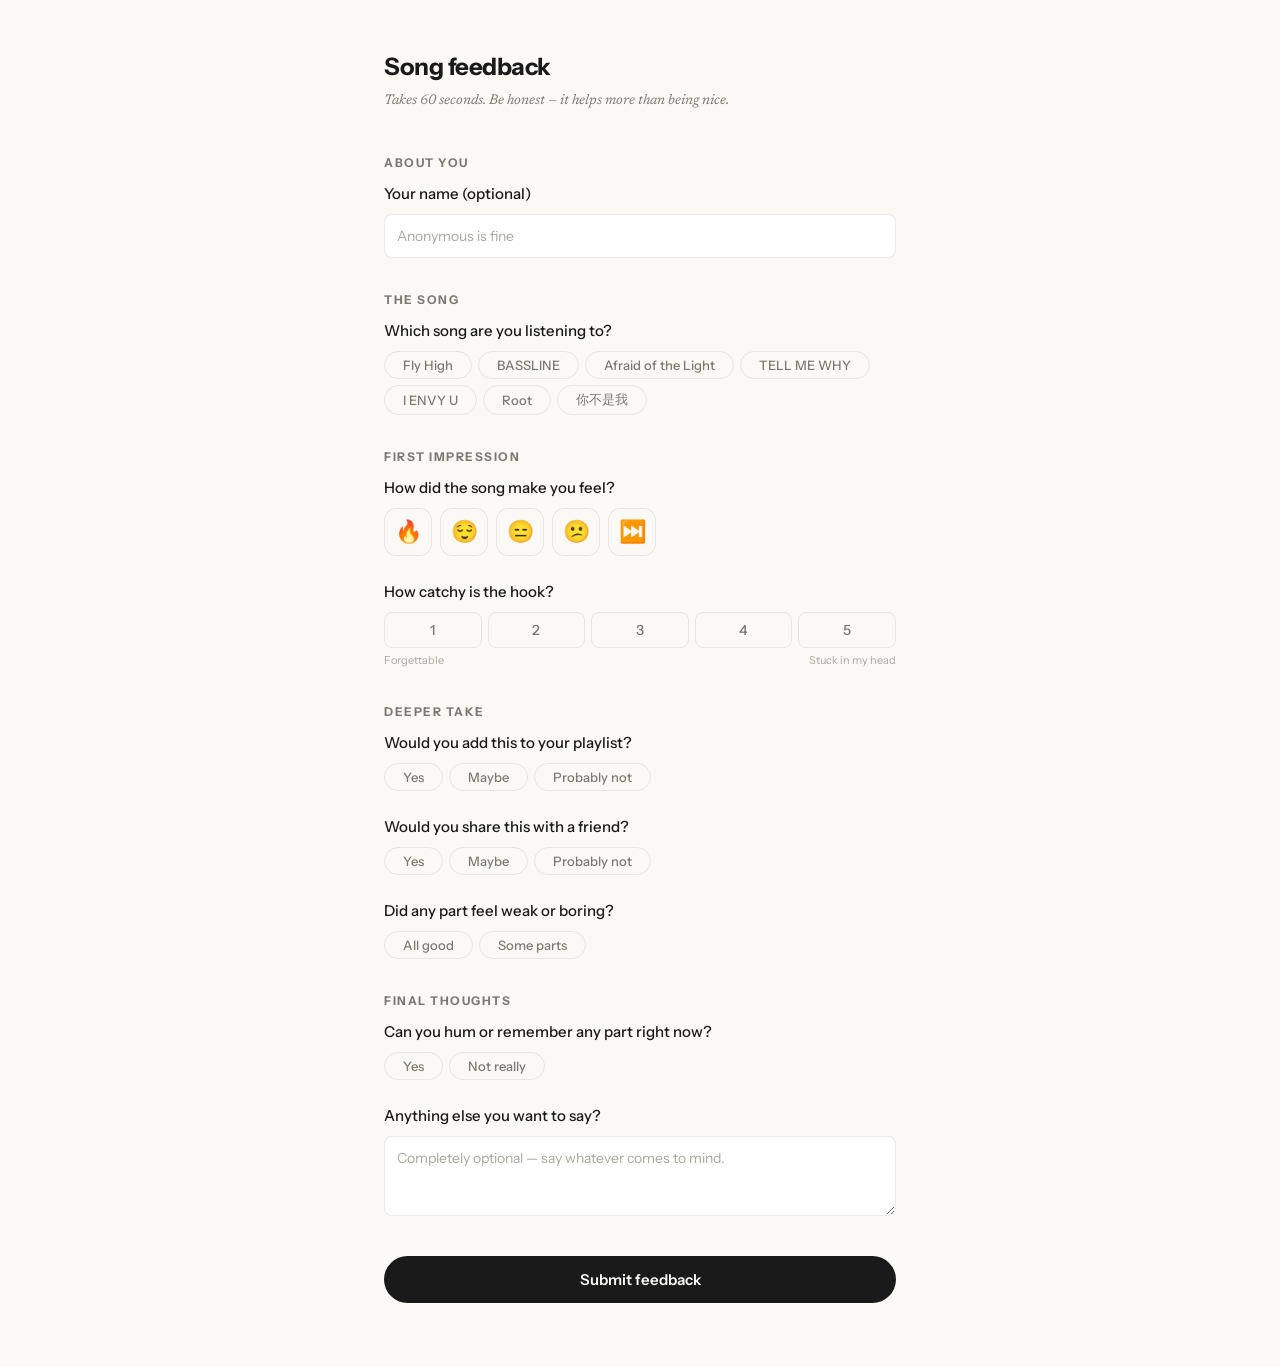
==== index.html @ cb7873e1 "Add files via upload" ====
<!DOCTYPE html>
<html lang="en">
<head>
<meta charset="UTF-8">
<meta name="viewport" content="width=device-width, initial-scale=1.0">
<title>MOSUN — Song Feedback</title>
<link href="https://fonts.googleapis.com/css2?family=Instrument+Sans:wght@400;500;600;700&family=Newsreader:ital,wght@0,400;1,400&display=swap" rel="stylesheet">
<style>
:root {
  --bg: #FAF9F6; --card: #FFFFFF; --text: #1A1A1A; --muted: #7A7A72;
  --hint: #A8A89E; --border: rgba(0,0,0,0.08); --accent: #1D9E75;
  --sel-bg: #E1F5EE; --sel-text: #085041; --sel-border: #5DCAA5;
}
@media (prefers-color-scheme: dark) {
  :root {
    --bg: #141413; --card: #1E1E1C; --text: #EAEAE6; --muted: #9E9E96;
    --hint: #6A6A62; --border: rgba(255,255,255,0.08); --accent: #9FE1CB;
    --sel-bg: #085041; --sel-text: #9FE1CB; --sel-border: #1D9E75;
  }
}
* { box-sizing: border-box; margin: 0; padding: 0; }
body { font-family: 'Instrument Sans', system-ui, sans-serif; background: var(--bg); color: var(--text); line-height: 1.6; }
.container { max-width: 560px; margin: 0 auto; padding: 3rem 1.5rem 4rem; }
h1 { font-size: 24px; font-weight: 700; letter-spacing: -0.5px; margin-bottom: 4px; }
.sub { font-family: 'Newsreader', serif; font-style: italic; font-size: 14px; color: var(--muted); margin-bottom: 2.5rem; }
.section { margin-bottom: 2rem; }
.section-label { font-size: 12px; font-weight: 700; text-transform: uppercase; letter-spacing: 1.5px; color: var(--muted); margin-bottom: 10px; }
.q { margin-bottom: 1.5rem; }
.q-text { font-size: 15px; font-weight: 500; margin-bottom: 8px; }
.options { display: flex; gap: 6px; flex-wrap: wrap; }
.opt {
  font-size: 13px; font-weight: 500; padding: 5px 18px; border-radius: 100px;
  cursor: pointer; border: 1px solid var(--border); background: transparent;
  color: var(--muted); transition: all 0.15s; font-family: 'Instrument Sans', system-ui, sans-serif;
}
.opt:hover { border-color: var(--muted); }
.opt.selected { background: var(--sel-bg); color: var(--sel-text); border-color: var(--sel-border); }
.emoji-row { display: flex; gap: 8px; }
.emoji-opt {
  width: 48px; height: 48px; border-radius: 12px; border: 1px solid var(--border);
  background: transparent; cursor: pointer; font-size: 22px; display: flex;
  align-items: center; justify-content: center; transition: all 0.15s;
}
.emoji-opt:hover { border-color: var(--muted); transform: scale(1.08); }
.emoji-opt.selected { background: var(--sel-bg); border-color: var(--sel-border); transform: scale(1.1); }
.scale-row { display: flex; gap: 6px; }
.scale-opt {
  flex: 1; padding: 8px 0; text-align: center; font-size: 14px; font-weight: 500;
  border-radius: 8px; border: 1px solid var(--border); background: transparent;
  color: var(--muted); cursor: pointer; transition: all 0.15s;
  font-family: 'Instrument Sans', system-ui, sans-serif;
}
.scale-opt:hover { border-color: var(--muted); }
.scale-opt.selected { background: var(--sel-bg); color: var(--sel-text); border-color: var(--sel-border); }
.scale-labels { display: flex; justify-content: space-between; margin-top: 4px; }
.scale-labels span { font-size: 11px; color: var(--hint); }
textarea, .text-input {
  width: 100%; font-family: 'Instrument Sans', system-ui, sans-serif; font-size: 14px;
  padding: 12px; border: 1px solid var(--border); border-radius: 8px; background: var(--card);
  color: var(--text); outline: none; transition: border-color 0.2s;
}
textarea { resize: vertical; min-height: 80px; }
textarea:focus, .text-input:focus { border-color: var(--accent); }
textarea::placeholder, .text-input::placeholder { color: var(--hint); }
.submit-btn {
  display: block; width: 100%; padding: 14px; margin-top: 2rem;
  font-family: 'Instrument Sans', system-ui, sans-serif;
  font-size: 15px; font-weight: 600; border: none; border-radius: 100px;
  cursor: pointer; background: var(--text); color: var(--bg); transition: opacity 0.15s;
}
.submit-btn:hover { opacity: 0.85; }
.submit-btn:disabled { opacity: 0.4; cursor: not-allowed; }
.error-msg { color: #E24B4A; font-size: 13px; margin-top: 1rem; display: none; text-align: center; }
.thanks { text-align: center; padding: 4rem 1rem; }
.thanks h2 { font-size: 22px; font-weight: 700; margin-bottom: 8px; }
.thanks p { font-family: 'Newsreader', serif; font-style: italic; color: var(--muted); font-size: 15px; }
</style>
</head>
<body>
<div class="container" id="formView">
  <h1>Song feedback</h1>
  <p class="sub">Takes 60 seconds. Be honest — it helps more than being nice.</p>

  <div class="section">
    <div class="section-label">About you</div>
    <div class="q">
      <div class="q-text">Your name (optional)</div>
      <input type="text" class="text-input" id="f_name" placeholder="Anonymous is fine" />
    </div>
  </div>

  <div class="section">
    <div class="section-label">The song</div>
    <div class="q">
      <div class="q-text">Which song are you listening to?</div>
      <div class="options" data-field="song">
        <button class="opt" data-v="Fly High">Fly High</button>
        <button class="opt" data-v="BASSLINE">BASSLINE</button>
        <button class="opt" data-v="Afraid of the Light">Afraid of the Light</button>
        <button class="opt" data-v="TELL ME WHY">TELL ME WHY</button>
        <button class="opt" data-v="I ENVY U">I ENVY U</button>
        <button class="opt" data-v="Root">Root</button>
        <button class="opt" data-v="你不是我">你不是我</button>
      </div>
    </div>
  </div>

  <div class="section">
    <div class="section-label">First impression</div>
    <div class="q">
      <div class="q-text">How did the song make you feel?</div>
      <div class="emoji-row" data-field="reaction">
        <button class="emoji-opt" data-v="Fire" title="Fire">&#x1F525;</button>
        <button class="emoji-opt" data-v="Vibing" title="Vibing">&#x1F60C;</button>
        <button class="emoji-opt" data-v="Meh" title="Meh">&#x1F611;</button>
        <button class="emoji-opt" data-v="Confused" title="Confused">&#x1F615;</button>
        <button class="emoji-opt" data-v="Skip" title="Skip">&#x23ED;&#xFE0F;</button>
      </div>
    </div>
    <div class="q">
      <div class="q-text">How catchy is the hook?</div>
      <div class="scale-row" data-field="hook">
        <button class="scale-opt" data-v="1">1</button>
        <button class="scale-opt" data-v="2">2</button>
        <button class="scale-opt" data-v="3">3</button>
        <button class="scale-opt" data-v="4">4</button>
        <button class="scale-opt" data-v="5">5</button>
      </div>
      <div class="scale-labels"><span>Forgettable</span><span>Stuck in my head</span></div>
    </div>
  </div>

  <div class="section">
    <div class="section-label">Deeper take</div>
    <div class="q">
      <div class="q-text">Would you add this to your playlist?</div>
      <div class="options" data-field="playlist">
        <button class="opt" data-v="Yes">Yes</button>
        <button class="opt" data-v="Maybe">Maybe</button>
        <button class="opt" data-v="Probably not">Probably not</button>
      </div>
    </div>
    <div class="q">
      <div class="q-text">Would you share this with a friend?</div>
      <div class="options" data-field="share">
        <button class="opt" data-v="Yes">Yes</button>
        <button class="opt" data-v="Maybe">Maybe</button>
        <button class="opt" data-v="Probably not">Probably not</button>
      </div>
    </div>
    <div class="q">
      <div class="q-text">Did any part feel weak or boring?</div>
      <div class="options" data-field="weak">
        <button class="opt" data-v="All good">All good</button>
        <button class="opt" data-v="Some parts">Some parts</button>
      </div>
    </div>
    <div class="q" id="weakDetail" style="display:none;">
      <div class="q-text">Which part? (verse, chorus, bridge, intro...)</div>
      <textarea id="f_weakWhere" placeholder="e.g. The second verse dragged a little..."></textarea>
    </div>
  </div>

  <div class="section">
    <div class="section-label">Final thoughts</div>
    <div class="q">
      <div class="q-text">Can you hum or remember any part right now?</div>
      <div class="options" data-field="remember">
        <button class="opt" data-v="Yes">Yes</button>
        <button class="opt" data-v="Not really">Not really</button>
      </div>
    </div>
    <div class="q">
      <div class="q-text">Anything else you want to say?</div>
      <textarea id="f_freeform" placeholder="Completely optional — say whatever comes to mind."></textarea>
    </div>
  </div>

  <button class="submit-btn" id="submitBtn">Submit feedback</button>
  <div class="error-msg" id="errorMsg"></div>
</div>

<script>
var SCRIPT_URL = 'https://script.google.com/macros/s/AKfycbzna66pCpZfyXoKvmdRcK7itzbzALw443kknxvUWYpQoaPVdZWKIM7TDkCiD0n5LP172A/exec';
var data = {};

document.addEventListener('click', function(e) {
  var btn = e.target.closest('.opt, .emoji-opt, .scale-opt');
  if (!btn) return;
  var parent = btn.parentElement;
  var field = parent.dataset.field;
  if (!field) return;
  data[field] = btn.dataset.v;
  var siblings = parent.querySelectorAll('.opt, .emoji-opt, .scale-opt');
  for (var i = 0; i < siblings.length; i++) siblings[i].classList.remove('selected');
  btn.classList.add('selected');
  if (field === 'weak') {
    document.getElementById('weakDetail').style.display = btn.dataset.v === 'Some parts' ? 'block' : 'none';
  }
});

document.getElementById('submitBtn').addEventListener('click', function() {
  var required = ['song', 'reaction', 'hook', 'playlist', 'share', 'weak', 'remember'];
  var missing = [];
  for (var i = 0; i < required.length; i++) { if (!data[required[i]]) missing.push(required[i]); }
  var errEl = document.getElementById('errorMsg');
  if (missing.length > 0) {
    errEl.textContent = 'Please answer all the required questions before submitting.';
    errEl.style.display = 'block';
    return;
  }
  errEl.style.display = 'none';

  var btn = document.getElementById('submitBtn');
  btn.disabled = true;
  btn.textContent = 'Sending...';

  var params = new URLSearchParams();
  params.append('name', document.getElementById('f_name').value || 'Anonymous');
  params.append('song', data.song);
  params.append('reaction', data.reaction);
  params.append('hook', data.hook + '/5');
  params.append('playlist', data.playlist);
  params.append('share', data.share);
  params.append('weak', data.weak);
  params.append('weakWhere', document.getElementById('f_weakWhere').value || '');
  params.append('remember', data.remember);
  params.append('comments', document.getElementById('f_freeform').value || '');

  var url = SCRIPT_URL + '?' + params.toString();

  fetch(url, { mode: 'no-cors' }).then(function() {
    document.getElementById('formView').innerHTML = '<div class="thanks"><h2>Thank you!</h2><p>Your honest take means a lot.</p></div>';
  }).catch(function() {
    btn.disabled = false;
    btn.textContent = 'Submit feedback';
    errEl.textContent = 'Something went wrong. Please try again.';
    errEl.style.display = 'block';
  });
});
</script>
</body>
</html>
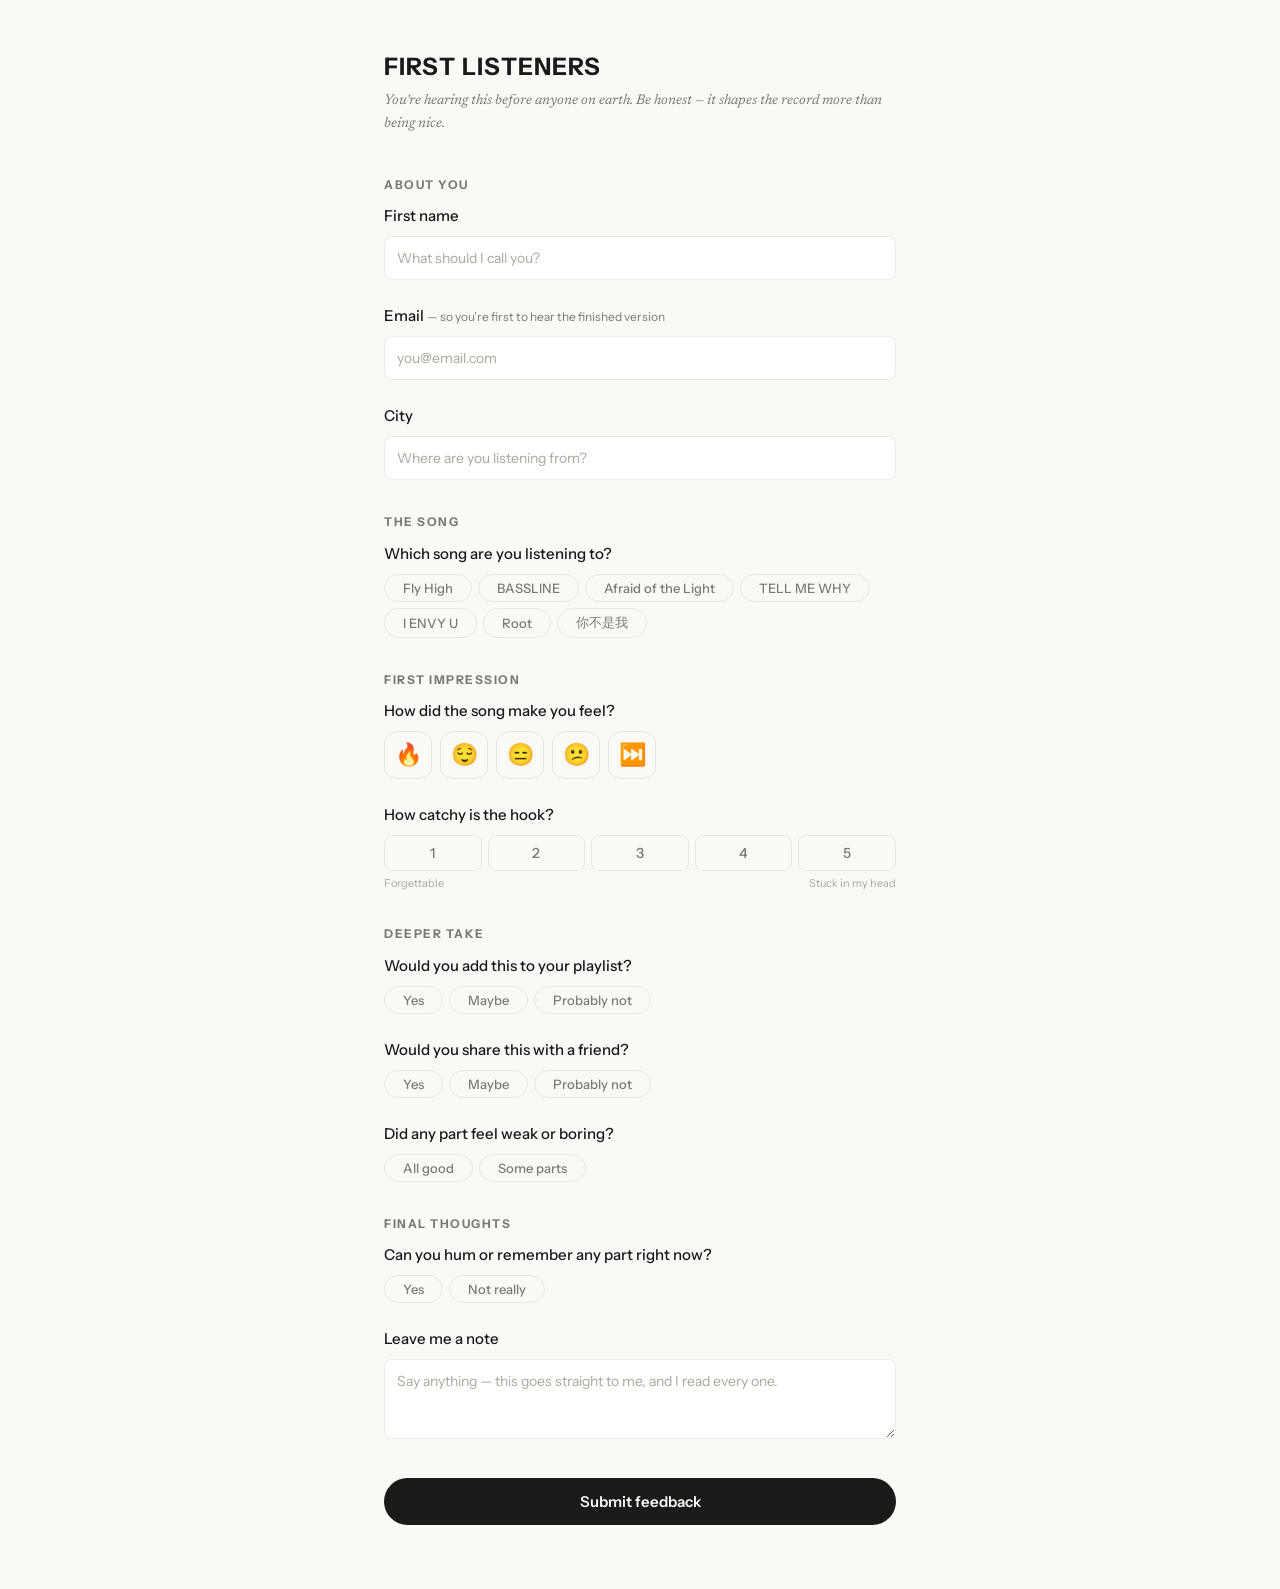
==== commit 0b6632c4: "First Listeners: insider reframing + email/city capture, email required Reframe the public form as "" ====
--- a/index.html
+++ b/index.html
@@ -3,7 +3,7 @@
 <head>
 <meta charset="UTF-8">
 <meta name="viewport" content="width=device-width, initial-scale=1.0">
-<title>MOSUN — Song Feedback</title>
+<title>MOSUN — First Listeners</title>
 <link href="https://fonts.googleapis.com/css2?family=Instrument+Sans:wght@400;500;600;700&family=Newsreader:ital,wght@0,400;1,400&display=swap" rel="stylesheet">
 <style>
 :root {
@@ -21,7 +21,7 @@
 * { box-sizing: border-box; margin: 0; padding: 0; }
 body { font-family: 'Instrument Sans', system-ui, sans-serif; background: var(--bg); color: var(--text); line-height: 1.6; }
 .container { max-width: 560px; margin: 0 auto; padding: 3rem 1.5rem 4rem; }
-h1 { font-size: 24px; font-weight: 700; letter-spacing: -0.5px; margin-bottom: 4px; }
+h1 { font-size: 24px; font-weight: 700; letter-spacing: 1px; text-transform: uppercase; margin-bottom: 4px; }
 .sub { font-family: 'Newsreader', serif; font-style: italic; font-size: 14px; color: var(--muted); margin-bottom: 2.5rem; }
 .section { margin-bottom: 2rem; }
 .section-label { font-size: 12px; font-weight: 700; text-transform: uppercase; letter-spacing: 1.5px; color: var(--muted); margin-bottom: 10px; }
@@ -78,14 +78,22 @@
 </head>
 <body>
 <div class="container" id="formView">
-  <h1>Song feedback</h1>
-  <p class="sub">Takes 60 seconds. Be honest — it helps more than being nice.</p>
+  <h1>First listeners</h1>
+  <p class="sub">You’re hearing this before anyone on earth. Be honest — it shapes the record more than being nice.</p>
 
   <div class="section">
     <div class="section-label">About you</div>
     <div class="q">
-      <div class="q-text">Your name (optional)</div>
-      <input type="text" class="text-input" id="f_name" placeholder="Anonymous is fine" />
+      <div class="q-text">First name</div>
+      <input type="text" class="text-input" id="f_name" placeholder="What should I call you?" autocomplete="given-name" />
+    </div>
+    <div class="q">
+      <div class="q-text">Email <span style="font-weight:400;color:var(--muted);font-size:12px;">— so you’re first to hear the finished version</span></div>
+      <input type="email" class="text-input" id="f_email" placeholder="you@email.com" autocomplete="email" inputmode="email" />
+    </div>
+    <div class="q">
+      <div class="q-text">City</div>
+      <input type="text" class="text-input" id="f_city" placeholder="Where are you listening from?" autocomplete="address-level2" />
     </div>
   </div>
 
@@ -171,8 +179,8 @@
       </div>
     </div>
     <div class="q">
-      <div class="q-text">Anything else you want to say?</div>
-      <textarea id="f_freeform" placeholder="Completely optional — say whatever comes to mind."></textarea>
+      <div class="q-text">Leave me a note</div>
+      <textarea id="f_freeform" placeholder="Say anything — this goes straight to me, and I read every one."></textarea>
     </div>
   </div>
 
@@ -181,7 +189,7 @@
 </div>
 
 <script>
-var SCRIPT_URL = 'https://script.google.com/macros/s/AKfycbzna66pCpZfyXoKvmdRcK7itzbzALw443kknxvUWYpQoaPVdZWKIM7TDkCiD0n5LP172A/exec';
+var SCRIPT_URL = 'https://script.google.com/macros/s/AKfycbzBHACycNb4bteP8p9jW-894zG0-IGYZzJYsvRJ5koZ8BgwBHkU2UXFUC6VuFQBnnOl/exec';
 var data = {};
 
 document.addEventListener('click', function(e) {
@@ -209,6 +217,12 @@
     errEl.style.display = 'block';
     return;
   }
+  var email = document.getElementById('f_email').value.trim();
+  if (!email || !/^[^@\s]+@[^@\s]+\.[^@\s]+$/.test(email)) {
+    errEl.textContent = 'Please add a valid email — it’s how you’ll hear the finished version first.';
+    errEl.style.display = 'block';
+    return;
+  }
   errEl.style.display = 'none';
 
   var btn = document.getElementById('submitBtn');
@@ -217,6 +231,8 @@
 
   var params = new URLSearchParams();
   params.append('name', document.getElementById('f_name').value || 'Anonymous');
+  params.append('email', email);
+  params.append('city', document.getElementById('f_city').value.trim());
   params.append('song', data.song);
   params.append('reaction', data.reaction);
   params.append('hook', data.hook + '/5');
